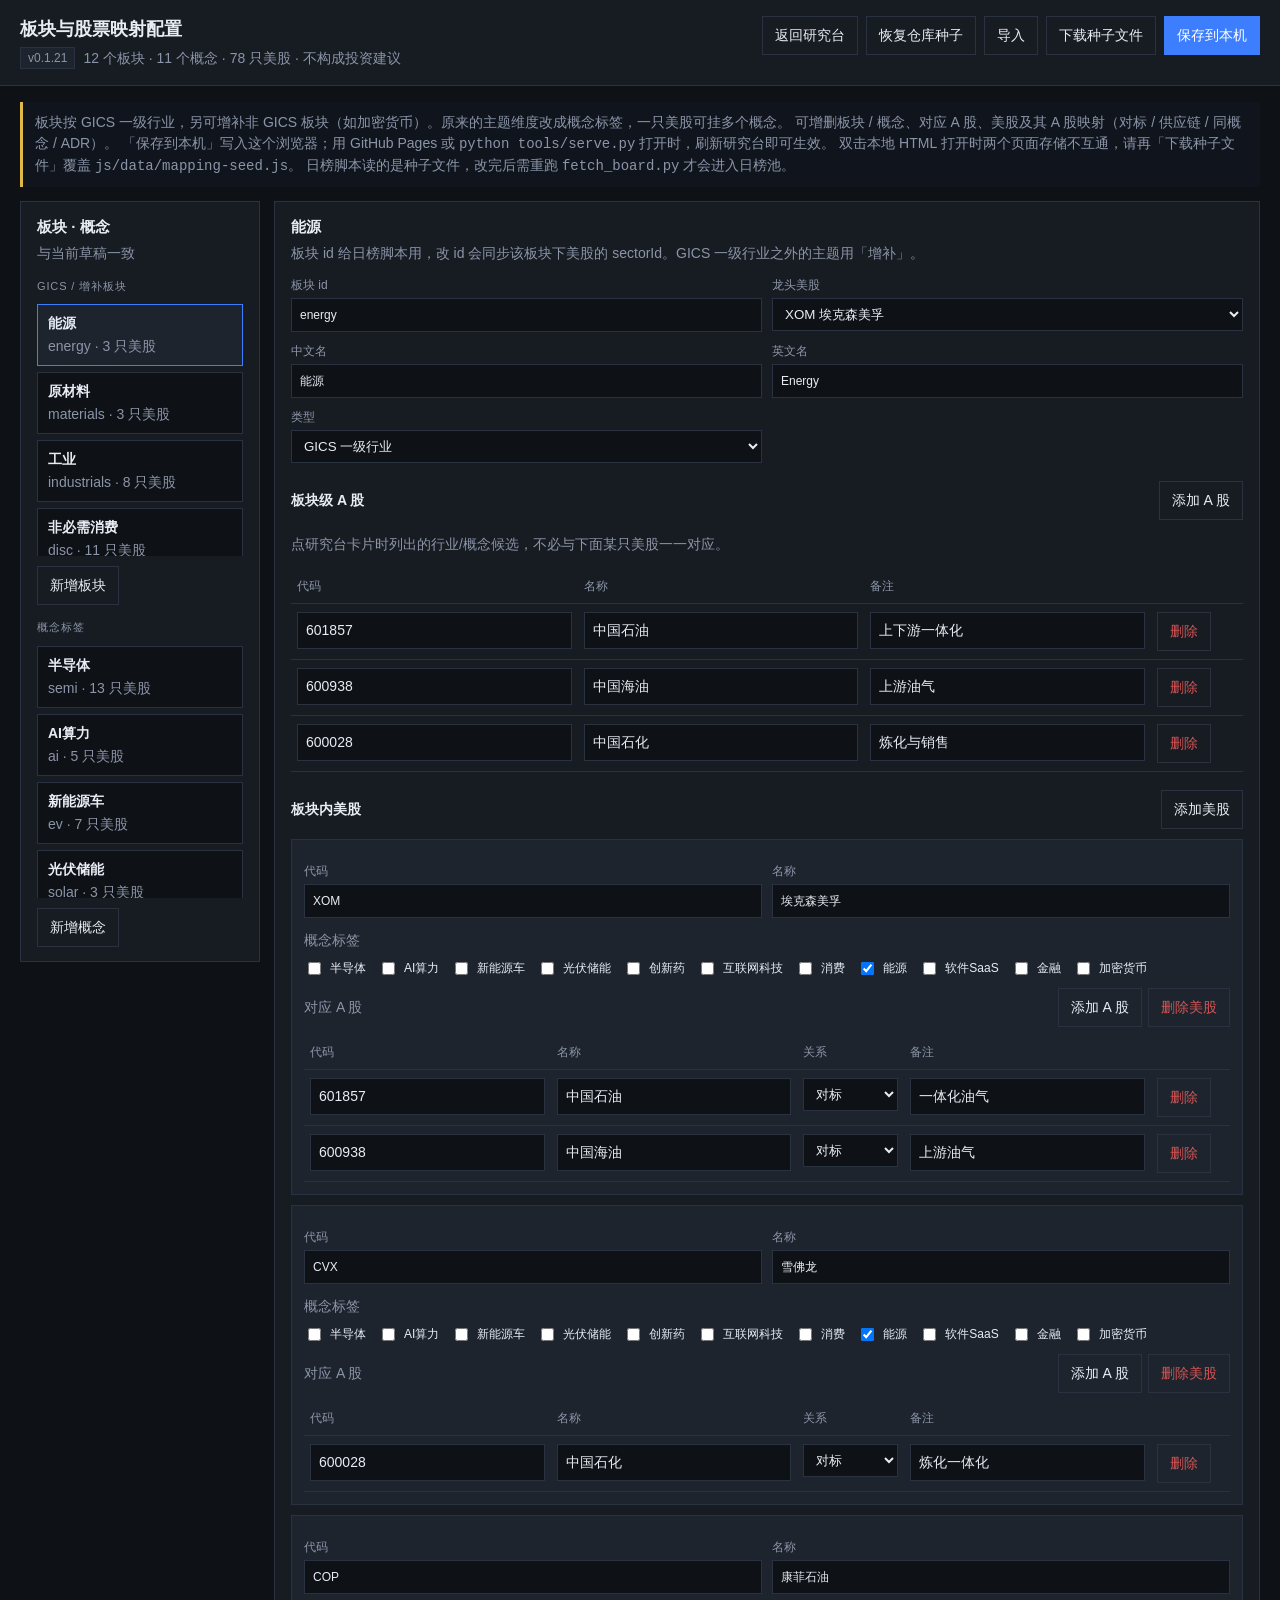
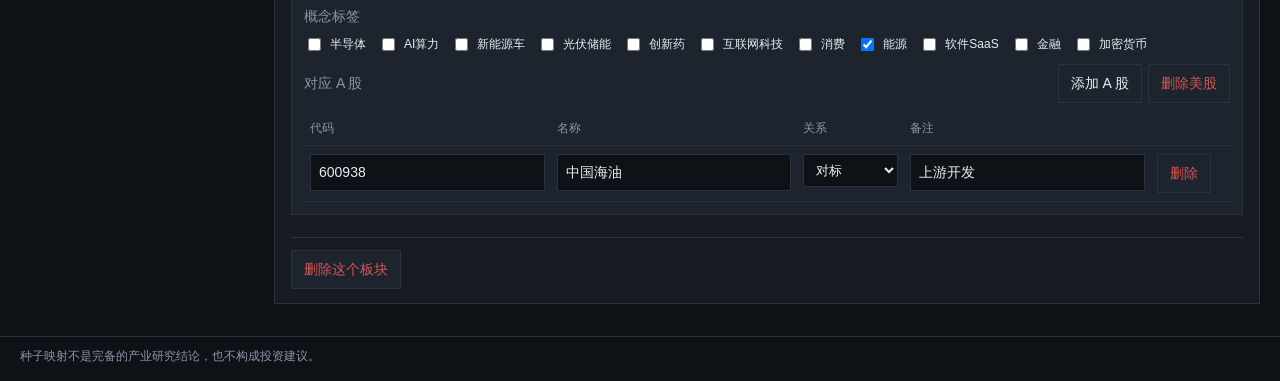
==== mapping.html @ 7b9c9018 "Split US heat into GICS sectors and concept tags. Keep crypto as an extra sector, rank both dimensio" ====
<!DOCTYPE html>
<html lang="zh-CN">
<head>
  <meta charset="UTF-8" />
  <meta name="viewport" content="width=device-width, initial-scale=1, viewport-fit=cover" />
  <meta name="theme-color" content="#171b22" />
  <title>映射配置 · A股筛选</title>
  <link rel="manifest" href="manifest.json" />
  <link rel="icon" href="icons/icon.svg" type="image/svg+xml" />
  <link rel="stylesheet" href="css/app.css" />
</head>
<body class="map-page">
  <header class="topbar">
    <div class="brand">
      <div class="brand-title">板块与股票映射配置</div>
      <div class="brand-meta">
        <span class="badge">v0.1.21</span>
        <span class="muted" id="map-status">种子映射，不构成投资建议</span>
      </div>
    </div>
    <div class="topbar-tools">
      <a class="btn ghost" href="index.html">返回研究台</a>
      <button type="button" class="btn ghost" data-action="restore-seed">恢复仓库种子</button>
      <button type="button" class="btn ghost" data-action="import-file">导入</button>
      <button type="button" class="btn ghost" data-action="download-seed">下载种子文件</button>
      <button type="button" class="btn primary" data-action="save-local">保存到本机</button>
    </div>
  </header>

  <div class="map-shell">
    <p class="map-hint">
      板块按 GICS 一级行业，另可增补非 GICS 板块（如加密货币）。原来的主题维度改成概念标签，一只美股可挂多个概念。
      可增删板块 / 概念、对应 A 股、美股及其 A 股映射（对标 / 供应链 / 同概念 / ADR）。
      「保存到本机」写入这个浏览器；用 GitHub Pages 或 <span class="mono">python tools/serve.py</span> 打开时，刷新研究台即可生效。
      双击本地 HTML 打开时两个页面存储不互通，请再「下载种子文件」覆盖 <span class="mono">js/data/mapping-seed.js</span>。
      日榜脚本读的是种子文件，改完后需重跑 <span class="mono">fetch_board.py</span> 才会进入日榜池。
    </p>

    <div class="map-layout">
      <aside class="panel map-side">
        <div class="panel-head">
          <h2>板块 · 概念</h2>
          <p class="muted" id="map-summary"></p>
        </div>
        <div class="map-side-label">GICS / 增补板块</div>
        <div id="map-sector-list" class="map-sector-list"></div>
        <button type="button" class="btn ghost map-add" data-action="add-sector">新增板块</button>
        <div class="map-side-label">概念标签</div>
        <div id="map-concept-list" class="map-sector-list"></div>
        <button type="button" class="btn ghost map-add" data-action="add-concept">新增概念</button>
      </aside>

      <section class="panel map-main" id="map-detail"></section>
    </div>
  </div>

  <input id="map-import" type="file" accept=".json,.js,application/json,text/javascript" hidden />
  <div id="toast-root" class="toast" hidden></div>

  <footer class="footer">
    种子映射不是完备的产业研究结论，也不构成投资建议。
  </footer>

  <script src="js/data/mapping-seed.js"></script>
  <script src="js/data/mapping.js"></script>
  <script src="js/mapping-editor.js"></script>
</body>
</html>
---- css/app.css ----
:root {
  --bg: #0e1116;
  --surface: #171b22;
  --surface-2: #1e242e;
  --border: #2a3140;
  --text: #e8edf5;
  --muted: #8b95a8;
  --up: #f0454c;
  --down: #2f9e5f;
  --accent: #3d7eff;
  --gold: #e0b84a;
  --brief: #3cb88a;
  --danger: #d45454;
  --news-bg: #10151d;
  --quote-bg: #0c1016;
}

* {
  box-sizing: border-box;
}

html, body {
  margin: 0;
  padding: 0;
  background: var(--bg);
  color: var(--text);
  font: 14px/1.5 "Segoe UI", "PingFang SC", "Microsoft YaHei", sans-serif;
  -webkit-text-size-adjust: 100%;
}

button, a, .chip, .sector-card, .stock-link {
  touch-action: manipulation;
}

button, input, textarea {
  font: inherit;
  color: inherit;
}

.sr-only {
  position: absolute;
  width: 1px;
  height: 1px;
  overflow: hidden;
  clip: rect(0, 0, 0, 0);
}

.muted { color: var(--muted); }
.up { color: var(--up); }
.down { color: var(--down); }
.mono { font-family: Consolas, "SF Mono", "Courier New", monospace; }

.topbar {
  display: flex;
  justify-content: space-between;
  gap: 24px;
  align-items: flex-start;
  padding: 16px 20px;
  border-bottom: 1px solid var(--border);
  background: var(--surface);
}

.brand-title {
  font-size: 18px;
  font-weight: 650;
}

.brand-meta {
  display: flex;
  gap: 8px;
  align-items: center;
  margin-top: 4px;
}

.badge {
  display: inline-block;
  padding: 1px 7px;
  border: 1px solid var(--border);
  background: var(--surface-2);
  font-size: 12px;
  color: var(--muted);
}

.topbar-tools {
  display: flex;
  flex-wrap: wrap;
  gap: 8px;
  align-items: flex-start;
}

.search-box {
  position: relative;
  max-width: 560px;
}

.search-results {
  margin-top: 12px;
  padding-top: 12px;
  border-top: 1px solid var(--border);
}

.search-box input,
#ticker-input,
textarea {
  width: 100%;
  background: var(--bg);
  border: 1px solid var(--border);
  padding: 8px 10px;
  outline: none;
}

.search-box input:focus,
#ticker-input:focus,
textarea:focus {
  border-color: var(--accent);
}

.search-dropdown {
  position: absolute;
  left: 0;
  right: 0;
  top: 40px;
  background: var(--surface);
  border: 1px solid var(--border);
  z-index: 20;
  max-height: 260px;
  overflow: auto;
}

.search-dropdown button {
  display: block;
  width: 100%;
  text-align: left;
  background: transparent;
  border: 0;
  border-bottom: 1px solid var(--border);
  padding: 8px 10px;
  cursor: pointer;
}

.search-dropdown button:hover {
  background: var(--surface-2);
}

.chip-row {
  display: flex;
  flex-wrap: wrap;
  gap: 6px;
  margin-top: 8px;
}

.chip {
  display: inline-flex;
  align-items: center;
  gap: 6px;
  padding: 3px 8px;
  border: 1px solid var(--border);
  background: var(--surface-2);
  cursor: pointer;
}

.chip.active {
  border-color: var(--accent);
  color: #fff;
}

.chip .x {
  border: 0;
  background: transparent;
  color: var(--muted);
  cursor: pointer;
  padding: 0;
}

.btn {
  border: 1px solid var(--border);
  background: var(--surface-2);
  padding: 8px 12px;
  cursor: pointer;
  white-space: nowrap;
}

.btn:hover { border-color: var(--muted); }

a.btn {
  display: inline-block;
  text-decoration: none;
  color: inherit;
}

.btn.primary {
  background: var(--accent);
  border-color: var(--accent);
  color: #fff;
}

.btn.ghost { background: transparent; }
.btn.danger { color: var(--danger); }

.workspace {
  display: grid;
  grid-template-columns: 280px 1fr;
  min-height: calc(100vh - 140px);
}

.sidebar {
  border-right: 1px solid var(--border);
  padding: 16px;
  background: var(--surface);
}

.main {
  padding: 16px 20px 32px;
  display: flex;
  flex-direction: column;
  gap: 14px;
}

.panel {
  background: var(--surface);
  border: 1px solid var(--border);
  padding: 14px 16px;
}

.panel-head h2 {
  margin: 0;
  font-size: 15px;
}

.panel-head p {
  margin: 4px 0 0;
}

.fold-toggle {
  display: none;
}

.date-bar {
  display: none;
}

.cal-backdrop {
  display: none;
}

.cal-nav {
  display: flex;
  align-items: center;
  justify-content: space-between;
  margin-bottom: 10px;
}

.cal-nav h2 {
  margin: 0;
  font-size: 15px;
}

.cal-quick {
  display: flex;
  gap: 6px;
  margin-bottom: 10px;
}

.cal-grid {
  width: 100%;
  border-collapse: collapse;
  table-layout: fixed;
}

.cal-grid th {
  color: var(--muted);
  font-weight: 500;
  padding: 4px 0;
  font-size: 12px;
}

.cal-grid td {
  text-align: center;
  padding: 2px;
}

.cal-grid button {
  width: 100%;
  min-height: 36px;
  background: transparent;
  border: 1px solid transparent;
  cursor: pointer;
  padding: 4px 0 6px;
}

.cal-grid button:hover { border-color: var(--border); }
.cal-grid button.selected { border-color: var(--accent); background: var(--surface-2); }
.cal-grid button.outside { color: #3d4656; }
.cal-grid button.weekend { color: var(--muted); }

.marks {
  display: flex;
  justify-content: center;
  gap: 3px;
  height: 6px;
}

.dot {
  display: inline-block;
  width: 6px;
  height: 6px;
  border-radius: 50%;
  background: var(--muted);
}

.dot.gold { background: var(--gold); }
.dot.brief { background: var(--brief); }
.dot.blue { background: var(--accent); }

.page-snapshot-banner {
  padding: 8px 20px;
  background: var(--surface-2);
  border-bottom: 1px solid var(--border);
  color: var(--muted);
  font-size: 12px;
}

.panel[hidden] {
  display: none;
}

.brief-lead {
  margin: 10px 0 12px;
  padding: 10px 12px;
  background: var(--news-bg);
  border-left: 3px solid var(--gold);
}

.brief-lead strong {
  display: block;
  margin-bottom: 4px;
}

.brief-stats {
  display: flex;
  flex-wrap: wrap;
  gap: 16px 28px;
  margin: 0 0 14px;
}

.brief-stat {
  min-width: 120px;
}

.brief-stat .v {
  display: block;
  font-size: 20px;
  font-weight: 650;
  font-family: Consolas, "SF Mono", monospace;
  line-height: 1.2;
}

.brief-stat .k {
  color: var(--muted);
  font-size: 12px;
}

.brief-top3 {
  display: grid;
  grid-template-columns: repeat(3, 1fr);
  gap: 10px;
  margin: 10px 0 14px;
}

.brief-card {
  border: 1px solid var(--border);
  background: var(--surface-2);
  padding: 10px 12px;
}

.brief-card h3 {
  margin: 0 0 6px;
  font-size: 14px;
  display: flex;
  justify-content: space-between;
  gap: 8px;
}

.brief-card ul {
  margin: 8px 0 0;
  padding-left: 18px;
  color: var(--muted);
  font-size: 12px;
}

.brief-links {
  display: flex;
  flex-wrap: wrap;
  align-items: center;
  gap: 12px;
  margin-top: 12px;
}

.brief-links a {
  color: var(--accent);
}

.date-head .btn {
  flex-shrink: 0;
}

html.brief-doc-open,
html.brief-doc-open body {
  overflow: hidden;
}

.brief-doc-shell {
  position: fixed;
  inset: 0;
  z-index: 45;
  display: flex;
  flex-direction: column;
  background: var(--bg);
}

.brief-doc-bar {
  flex-shrink: 0;
  display: flex;
  justify-content: space-between;
  align-items: center;
  gap: 12px;
  padding: 10px 20px;
  padding-top: calc(10px + env(safe-area-inset-top, 0px));
  border-bottom: 1px solid var(--border);
  background: var(--surface);
}

.brief-doc-bar strong {
  font-size: 14px;
  font-weight: 650;
}

.brief-doc-scroll {
  flex: 1;
  overflow: auto;
  -webkit-overflow-scrolling: touch;
}

.brief-doc {
  width: min(800px, 100%);
  margin: 0 auto;
  padding: 32px 24px 72px;
  padding-bottom: calc(72px + env(safe-area-inset-bottom, 0px));
}

.brief-doc .kicker {
  margin: 0 0 8px;
  color: var(--gold);
  font-size: 12px;
  letter-spacing: 0.12em;
}

.brief-doc h1 {
  margin: 0 0 10px;
  font-size: 26px;
  font-weight: 650;
  line-height: 1.35;
}

.brief-doc-meta {
  margin: 0 0 16px;
  color: var(--muted);
  font-size: 13px;
  line-height: 1.6;
}

.brief-doc .disclaimer {
  margin: 0 0 20px;
  padding: 8px 12px;
  border-left: 3px solid var(--border);
  color: var(--muted);
  font-size: 13px;
}

.brief-toc {
  display: flex;
  flex-wrap: wrap;
  gap: 6px 4px;
  margin: 0 0 28px;
  padding: 10px 0;
  border-top: 1px solid var(--border);
  border-bottom: 1px solid var(--border);
}

.brief-toc button {
  background: transparent;
  border: 0;
  padding: 4px 8px;
  color: var(--accent);
  cursor: pointer;
  font-size: 13px;
}

.brief-toc button:hover {
  color: #fff;
}

.brief-doc h2 {
  margin: 32px 0 12px;
  padding-bottom: 8px;
  border-bottom: 1px solid var(--border);
  font-size: 17px;
  font-weight: 650;
}

.brief-doc section:first-of-type h2 {
  margin-top: 0;
}

.brief-doc .lead {
  margin: 0 0 16px;
  font-size: 15px;
  line-height: 1.75;
}

.brief-doc .brief-stats {
  display: grid;
  grid-template-columns: repeat(4, minmax(0, 1fr));
  gap: 12px 16px;
  margin: 0 0 8px;
  padding: 16px 18px;
  background: var(--surface);
  border: 1px solid var(--border);
}

.brief-doc .top3-block {
  margin: 0 0 12px;
  padding: 14px 16px;
  background: var(--surface);
  border: 1px solid var(--border);
}

.brief-doc .top3-block h3 {
  display: flex;
  justify-content: space-between;
  align-items: baseline;
  gap: 12px;
  margin: 0 0 8px;
  font-size: 15px;
}

.brief-doc .top3-block p {
  margin: 0 0 8px;
  color: var(--muted);
  line-height: 1.65;
}

.brief-doc .top3-block ul {
  margin: 0;
  padding-left: 18px;
}

.brief-doc .top3-block li {
  margin: 0 0 4px;
  line-height: 1.6;
}

.brief-doc ol.logic {
  margin: 0;
  padding-left: 22px;
}

.brief-doc ol.logic li {
  margin: 0 0 14px;
  line-height: 1.7;
}

.brief-doc-end {
  margin-top: 36px;
  padding-top: 16px;
  border-top: 1px solid var(--border);
  color: var(--muted);
  font-size: 13px;
  line-height: 1.6;
}

.brief-doc-end a {
  color: var(--accent);
}

.table-wrap {
  overflow-x: auto;
  -webkit-overflow-scrolling: touch;
}

.cal-legend {
  display: flex;
  flex-direction: column;
  gap: 6px;
  margin-top: 12px;
  color: var(--muted);
  font-size: 12px;
}

.cal-legend span {
  display: flex;
  align-items: center;
  gap: 6px;
}

.date-head {
  display: flex;
  justify-content: space-between;
  gap: 12px;
  align-items: center;
  margin-bottom: 12px;
}

.date-head h2 {
  margin: 0;
  font-size: 16px;
}

.sector-grid {
  display: grid;
  grid-template-columns: repeat(3, 1fr);
  gap: 10px;
}

.sector-card {
  border: 1px solid var(--border);
  background: var(--surface-2);
  padding: 10px 12px;
  cursor: pointer;
  text-align: left;
  width: 100%;
}

.sector-card:hover,
.sector-card.active {
  border-color: var(--accent);
}

.sector-card .name {
  display: flex;
  justify-content: space-between;
  align-items: baseline;
  gap: 8px;
}

.sector-card .en {
  color: var(--muted);
  font-size: 12px;
}

.pct {
  font-family: Consolas, "SF Mono", monospace;
  font-weight: 650;
}

.stock-row {
  margin-top: 8px;
  padding: 8px 8px 8px 10px;
  border-top: 1px solid var(--border);
  background: rgba(0, 0, 0, 0.14);
}

.stock-row.role-leader {
  border-left: 3px solid var(--gold);
}

.stock-row.role-gainer {
  border-left: 3px solid var(--up);
}

.stock-row .label {
  display: inline-block;
  font-size: 11px;
  font-weight: 650;
  letter-spacing: 0.06em;
  padding: 1px 6px;
  border-radius: 2px;
}

.role-leader .label {
  color: #1a1406;
  background: var(--gold);
}

.role-gainer .label {
  color: #fff;
  background: var(--up);
}

.stock-row .line1 {
  display: flex;
  justify-content: space-between;
  gap: 8px;
  margin-top: 2px;
}

.tech-meta {
  font-size: 12px;
  color: var(--muted);
  margin-top: 4px;
}

.stock-link {
  background: none;
  border: 0;
  padding: 0;
  color: var(--text);
  cursor: pointer;
  font-family: Consolas, "SF Mono", monospace;
}

.stock-link:hover { color: var(--accent); }

.table {
  width: 100%;
  border-collapse: collapse;
}

.table th,
.table td {
  text-align: left;
  padding: 8px 6px;
  border-bottom: 1px solid var(--border);
  vertical-align: top;
}

.table th {
  color: var(--muted);
  font-weight: 500;
  font-size: 12px;
}

.rel {
  display: inline-block;
  padding: 1px 7px;
  border: 1px solid #4a5870;
  background: #243044;
  font-size: 12px;
  color: #d5def0;
}

.col-note {
  color: var(--muted);
  font-size: 12px;
  max-width: 220px;
}

.table th.sortable {
  padding: 0;
  white-space: nowrap;
}

.table th.sortable button {
  width: 100%;
  background: none;
  border: 0;
  padding: 8px 6px;
  color: inherit;
  cursor: pointer;
  text-align: right;
  white-space: nowrap;
}

.table th.sortable button:hover {
  color: var(--text);
}

.table th.sortable.is-sorted button {
  color: var(--text);
  font-weight: 650;
}

.table td.col-num,
.table th.col-num {
  text-align: right;
  white-space: nowrap;
  font-variant-numeric: tabular-nums;
}

.table td.col-num .up,
.table td.col-num .down {
  font-weight: 700;
  font-family: Consolas, "SF Mono", monospace;
}

.sector-news {
  margin-top: 10px;
  padding: 10px;
  background: var(--news-bg);
  border: 1px solid #3a465c;
  cursor: default;
}

.sector-news > .label {
  font-size: 12px;
  font-weight: 700;
  color: #f3c96a;
  letter-spacing: 0.08em;
  margin-bottom: 6px;
}

.news-list {
  list-style: none;
  margin: 6px 0 0;
  padding: 0;
}

.news-list li {
  margin: 0 0 8px;
  padding-bottom: 8px;
  border-bottom: 1px solid #2a3344;
}

.news-list li:last-child {
  margin-bottom: 0;
  padding-bottom: 0;
  border-bottom: 0;
}

.news-list a {
  color: #f4f8ff;
  font-weight: 600;
  text-decoration: none;
  line-height: 1.4;
}

.news-list a:hover {
  color: #8cb4ff;
  text-decoration: underline;
}

.news-meta {
  font-size: 12px;
  color: #9aa6bb;
  margin-top: 3px;
}

.news-empty {
  font-size: 12px;
  color: var(--muted);
  margin: 4px 0 0;
}

.news-group {
  margin-top: 8px;
  padding: 8px;
  background: rgba(255, 255, 255, 0.03);
  border: 1px solid #2d3648;
}

.news-group-label {
  display: flex;
  align-items: center;
  gap: 8px;
  font-size: 13px;
  font-weight: 650;
  color: #f0f4fc;
  margin-bottom: 4px;
}

.role-chip {
  display: inline-block;
  padding: 1px 6px;
  font-size: 11px;
  font-weight: 700;
  letter-spacing: 0.04em;
}

.role-chip.leader {
  background: var(--gold);
  color: #1a1406;
}

.role-chip.gainer {
  background: var(--up);
  color: #fff;
}

.role-chip.sector {
  background: var(--accent);
  color: #fff;
}

.tag {
  display: inline-block;
  padding: 0 6px;
  margin-left: 4px;
  font-size: 11px;
  border: 1px solid #4a5870;
  color: #c5d0e2;
}

.tag.tag-leader {
  border-color: var(--gold);
  color: var(--gold);
}

.tag.tag-gainer {
  border-color: var(--up);
  color: #ff8a8f;
}

.tag.tag-sector {
  border-color: var(--accent);
  color: #9cbcff;
}

.tag.tag-week {
  border-color: #5d6f55;
  color: #b7d0a8;
}

.mapped-news {
  margin-top: 16px;
  padding-top: 12px;
  border-top: 1px solid var(--border);
}

.mapped-news-title {
  margin: 0 0 10px;
  font-size: 13px;
  font-weight: 700;
  color: #f3c96a;
  letter-spacing: 0.06em;
}

.related-news {
  margin-top: 10px;
  padding: 10px 12px;
  background: var(--news-bg);
  border: 1px solid #3a465c;
  border-left: 3px solid var(--accent);
}

.related-news h3 {
  margin: 0 0 8px;
  padding-bottom: 6px;
  border-bottom: 1px solid #2a3344;
  font-size: 14px;
  color: #f4f8ff;
}

.analysis-form {
  display: flex;
  gap: 8px;
  margin: 12px 0 4px;
}

.analysis-form input { max-width: 280px; }

.analysis-cols {
  display: grid;
  grid-template-columns: 1fr 1fr;
  gap: 12px;
  margin-top: 10px;
}

.analysis-cols label {
  display: block;
  margin-bottom: 6px;
  color: var(--muted);
}

textarea {
  resize: vertical;
  min-height: 140px;
}

.hint {
  margin: 8px 0 0;
  padding: 8px 10px;
  border: 1px solid var(--gold);
  color: #e6d59a;
}

.shot-block { margin-top: 12px; }

.shot-head {
  display: flex;
  justify-content: space-between;
  align-items: center;
}

.shot-previews {
  display: flex;
  flex-wrap: wrap;
  gap: 8px;
  margin-top: 8px;
}

.shot-card {
  width: 160px;
  border: 1px solid var(--border);
  background: var(--bg);
}

.shot-previews .shot-card img {
  display: block;
  width: 100%;
  height: 90px;
  object-fit: cover;
}

.shot-card .cap {
  display: flex;
  justify-content: space-between;
  padding: 4px 6px;
  font-size: 12px;
}

.analysis-actions {
  display: flex;
  gap: 12px;
  align-items: center;
  margin-top: 12px;
}

.note-list {
  display: flex;
  flex-direction: column;
  gap: 8px;
}

.note-card {
  border: 1px solid var(--border);
  padding: 10px;
  background: var(--bg);
}

.note-card h3 {
  margin: 0 0 6px;
  font-size: 14px;
}

.mapped-list {
  margin: 8px 0;
}

.mapped-label {
  font-size: 12px;
  color: var(--muted);
}

.mapped-list ul {
  margin: 4px 0 0;
  padding-left: 18px;
}

.mapped-list li {
  margin: 2px 0;
}

.note-shots {
  display: flex;
  gap: 10px;
  flex-wrap: wrap;
  margin-top: 10px;
}

.note-shot {
  width: 280px;
  cursor: zoom-in;
}

.note-shot img {
  display: block;
  width: 100%;
  height: 168px;
  object-fit: contain;
  background: var(--surface-2);
}

.note-shot figcaption {
  padding: 4px 6px;
  font-size: 12px;
  color: var(--muted);
}

.empty {
  color: var(--muted);
  margin: 0;
}

.modal-backdrop {
  position: fixed;
  inset: 0;
  background: rgba(0, 0, 0, 0.55);
  display: flex;
  align-items: center;
  justify-content: center;
  z-index: 40;
  padding: 20px;
}

.modal {
  width: min(720px, 100%);
  max-height: 80vh;
  overflow: auto;
  background: var(--surface);
  border: 1px solid var(--border);
  padding: 18px 20px;
}

.modal h2 { margin: 0 0 8px; font-size: 16px; }
.modal h3 { margin: 16px 0 6px; font-size: 14px; }
.modal p, .modal li { color: var(--muted); }

.lightbox {
  width: min(960px, 100%);
  max-height: 90vh;
  overflow: auto;
  background: var(--surface);
  border: 1px solid var(--border);
  padding: 12px;
}

.lightbox img {
  display: block;
  max-width: 100%;
  max-height: 75vh;
  margin: 0 auto;
  background: var(--bg);
}

.lightbox p {
  color: var(--muted);
  margin: 8px 0;
}

.toast {
  position: fixed;
  right: 16px;
  bottom: 16px;
  background: var(--surface-2);
  border: 1px solid var(--accent);
  padding: 10px 14px;
  z-index: 50;
}

.footer {
  padding: 10px 20px 16px;
  color: var(--muted);
  font-size: 12px;
  border-top: 1px solid var(--border);
}

@media (max-width: 980px) {
  .topbar {
    flex-direction: column;
    padding: 12px 14px;
    padding-top: calc(12px + env(safe-area-inset-top, 0px));
  }

  .brand-title { font-size: 16px; }

  .date-bar {
    display: flex;
    align-items: center;
    justify-content: space-between;
    gap: 10px;
    position: sticky;
    top: 0;
    z-index: 28;
    padding: 8px 14px;
    background: var(--surface);
    border-bottom: 1px solid var(--border);
  }

  .date-bar-main {
    display: flex;
    flex-direction: column;
    min-width: 0;
  }

  .date-bar-main strong {
    font-size: 16px;
    font-variant-numeric: tabular-nums;
  }

  .date-bar-actions {
    display: flex;
    flex-shrink: 0;
    flex-wrap: wrap;
    justify-content: flex-end;
    gap: 6px;
  }

  .cal-backdrop.is-open {
    display: block;
    position: fixed;
    left: 0;
    right: 0;
    top: var(--date-bar-h, 56px);
    bottom: 0;
    background: rgba(0, 0, 0, 0.5);
    z-index: 30;
  }

  html.cal-open {
    overflow: hidden;
  }

  .workspace {
    display: flex;
    flex-direction: column;
    min-height: 0;
  }

  .sidebar {
    display: none;
    border-right: 0;
    border-bottom: 1px solid var(--border);
  }

  .sidebar.is-open {
    display: block;
    position: fixed;
    left: 0;
    right: 0;
    top: var(--date-bar-h, 56px);
    z-index: 31;
    max-height: min(72vh, 560px);
    overflow: auto;
    -webkit-overflow-scrolling: touch;
    box-shadow: 0 12px 28px rgba(0, 0, 0, 0.4);
  }

  .main {
    padding: 12px 12px 24px;
    min-width: 0;
  }

  .main .search-panel { order: 5; }
  .main #briefing-root { order: 1; }
  .main #board-root { order: 2; }
  .main #drilldown-root { order: 3; }
  .main .day-notes-panel { order: 4; }
  .main .analysis-panel { order: 6; }

  .fold-toggle { display: inline-block; }

  .foldable .panel-head {
    display: flex;
    justify-content: space-between;
    align-items: flex-start;
    gap: 10px;
  }

  .foldable .fold-head-text { min-width: 0; flex: 1; }

  .foldable:not(.is-open) > *:not(.panel-head) {
    display: none;
  }

  .sector-grid,
  .analysis-cols,
  .brief-top3 {
    grid-template-columns: 1fr;
  }

  .search-box { max-width: none; }

  .date-head {
    flex-direction: column;
    align-items: flex-start;
  }

  .analysis-form {
    flex-wrap: wrap;
  }

  .analysis-form input { max-width: none; }

  .btn, .chip, .search-dropdown button {
    min-height: 44px;
  }

  .cal-grid button { min-height: 44px; }

  .cal-quick {
    flex-wrap: wrap;
  }

  .cal-legend {
    flex-direction: row;
    flex-wrap: wrap;
    gap: 10px 14px;
  }

  .note-shot { width: 100%; max-width: none; }

  .note-shot img { height: auto; max-height: 220px; }

  .modal, .lightbox {
    width: 100%;
    max-height: calc(100vh - 24px);
    max-height: calc(100dvh - 24px);
  }

  .modal-backdrop {
    padding: 12px;
    align-items: flex-end;
  }

  .brief-doc-bar {
    padding: 10px 14px;
    padding-top: calc(10px + env(safe-area-inset-top, 0px));
  }

  .brief-doc {
    padding: 20px 16px 56px;
    padding-bottom: calc(56px + env(safe-area-inset-bottom, 0px));
  }

  .brief-doc h1 {
    font-size: 22px;
  }

  .brief-doc .brief-stats {
    grid-template-columns: 1fr 1fr;
  }

  .brief-toc button {
    min-height: 44px;
  }

  .date-head .btn {
    align-self: stretch;
    text-align: center;
  }

  .toast {
    left: 12px;
    right: 12px;
    bottom: calc(12px + env(safe-area-inset-bottom, 0px));
  }

  .footer {
    padding: 10px 14px calc(16px + env(safe-area-inset-bottom, 0px));
  }

  input, textarea, select, .btn {
    font-size: 16px;
  }
}

@media (min-width: 721px) and (max-width: 980px) {
  .sector-grid {
    grid-template-columns: 1fr 1fr;
  }

  .sector-grid .sector-card:last-child:nth-child(odd) {
    grid-column: 1 / -1;
  }
}

@media (max-width: 720px) {
  .table-wrap {
    overflow: visible;
  }

  .table thead {
    display: none;
  }

  .table,
  .table tbody,
  .table tr,
  .table td {
    display: block;
    width: 100%;
  }

  .table tr {
    margin-bottom: 10px;
    padding: 10px;
    border: 1px solid var(--border);
    background: var(--bg);
  }

  .table td {
    display: flex;
    justify-content: space-between;
    align-items: flex-start;
    gap: 8px;
    padding: 4px 0;
    border-bottom: 0;
  }

  .table td[data-label]::before {
    content: attr(data-label);
    flex: 0 0 5.5em;
    color: var(--muted);
    font-size: 12px;
  }

  .table td[data-label=""] {
    justify-content: flex-end;
  }

  .table td[data-label=""]::before {
    content: none;
  }

  .table.quote-table thead {
    display: block;
  }

  .table.quote-table thead tr {
    display: flex;
    flex-wrap: wrap;
    gap: 6px;
    margin-bottom: 8px;
    padding: 0;
    border: 0;
    background: transparent;
  }

  .table.quote-table thead th {
    display: none;
    border: 0;
    padding: 0;
  }

  .table.quote-table thead th.sortable {
    display: block;
  }

  .table.quote-table thead th.sortable button {
    padding: 4px 8px;
    border: 1px solid var(--border);
    background: var(--surface-2);
    font-size: 12px;
    text-align: center;
  }

  .table.quote-table thead th.sortable.is-sorted button {
    border-color: #4a5870;
    color: var(--text);
  }

  .table td.col-num {
    text-align: right;
  }

  .col-note {
    max-width: none;
  }

  .stock-row .line1 {
    flex-wrap: wrap;
  }
}

@media (display-mode: standalone) {
  .topbar {
    padding-top: calc(16px + env(safe-area-inset-top, 0px));
  }

  .brief-doc-bar {
    padding-top: calc(10px + env(safe-area-inset-top, 0px));
  }
}

.map-page .map-shell {
  padding: 16px 20px 32px;
  display: flex;
  flex-direction: column;
  gap: 14px;
}

.map-hint {
  margin: 0;
  padding: 10px 12px;
  background: var(--news-bg);
  border-left: 3px solid var(--gold);
  color: var(--muted);
}

.map-layout {
  display: grid;
  grid-template-columns: 240px 1fr;
  gap: 14px;
  align-items: start;
}

.map-side {
  position: sticky;
  top: 16px;
}

.map-sector-list {
  display: flex;
  flex-direction: column;
  gap: 6px;
  margin: 10px 0;
  max-height: 28vh;
  overflow: auto;
}

.map-sec-btn {
  display: flex;
  flex-direction: column;
  align-items: flex-start;
  gap: 2px;
  width: 100%;
  text-align: left;
  background: var(--bg);
  border: 1px solid var(--border);
  padding: 8px 10px;
  cursor: pointer;
}

.map-sec-btn:hover { border-color: var(--muted); }
.map-sec-btn.active {
  border-color: var(--accent);
  background: var(--surface-2);
}

.map-side-label {
  margin: 14px 0 4px;
  color: var(--muted);
  font-size: 11px;
  letter-spacing: 0.08em;
  text-transform: uppercase;
}

.map-side-label:first-of-type { margin-top: 0; }

.map-concept-checks {
  display: flex;
  flex-wrap: wrap;
  gap: 8px 12px;
  margin: 0 0 10px;
}

.map-check {
  display: flex;
  align-items: center;
  gap: 6px;
  font-size: 12px;
  color: var(--text);
}

.dim-toggle {
  display: flex;
  flex-shrink: 0;
  border: 1px solid var(--border);
  overflow: hidden;
}

.dim-toggle button {
  background: var(--surface-2);
  border: 0;
  border-right: 1px solid var(--border);
  color: var(--muted);
  padding: 6px 12px;
  cursor: pointer;
  font-size: 12px;
}

.dim-toggle button:last-child { border-right: 0; }

.dim-toggle button.active {
  background: var(--accent-dim, rgba(212, 175, 106, 0.18));
  color: var(--text);
  font-weight: 650;
}

.map-fields {
  display: grid;
  grid-template-columns: 1fr 1fr;
  gap: 10px;
  margin: 12px 0;
}

.map-fields label {
  display: flex;
  flex-direction: column;
  gap: 4px;
  color: var(--muted);
  font-size: 12px;
}

.map-fields input,
.map-fields select,
.map-table input,
.map-table select {
  width: 100%;
  background: var(--bg);
  border: 1px solid var(--border);
  padding: 7px 8px;
  color: var(--text);
}

.map-fields input:focus,
.map-fields select:focus,
.map-table input:focus,
.map-table select:focus {
  border-color: var(--accent);
  outline: none;
}

.map-block {
  margin-top: 18px;
}

.map-block h3 {
  margin: 0;
  font-size: 14px;
}

.map-block-head {
  display: flex;
  justify-content: space-between;
  align-items: center;
  gap: 8px;
  margin-bottom: 8px;
}

.map-inline {
  display: flex;
  flex-wrap: wrap;
  gap: 6px;
}

.map-us {
  border: 1px solid var(--border);
  background: var(--surface-2);
  padding: 10px 12px 12px;
  margin-top: 10px;
}

.map-table input,
.map-table select {
  min-width: 0;
}

.map-footer-actions {
  margin-top: 22px;
  padding-top: 12px;
  border-top: 1px solid var(--border);
}

@media (max-width: 980px) {
  .map-page .map-shell {
    padding: 12px 14px 24px;
  }

  .map-layout {
    grid-template-columns: 1fr;
  }

  .map-side {
    position: static;
  }

  .map-sector-list {
    max-height: 220px;
  }

  .map-fields {
    grid-template-columns: 1fr;
  }
}
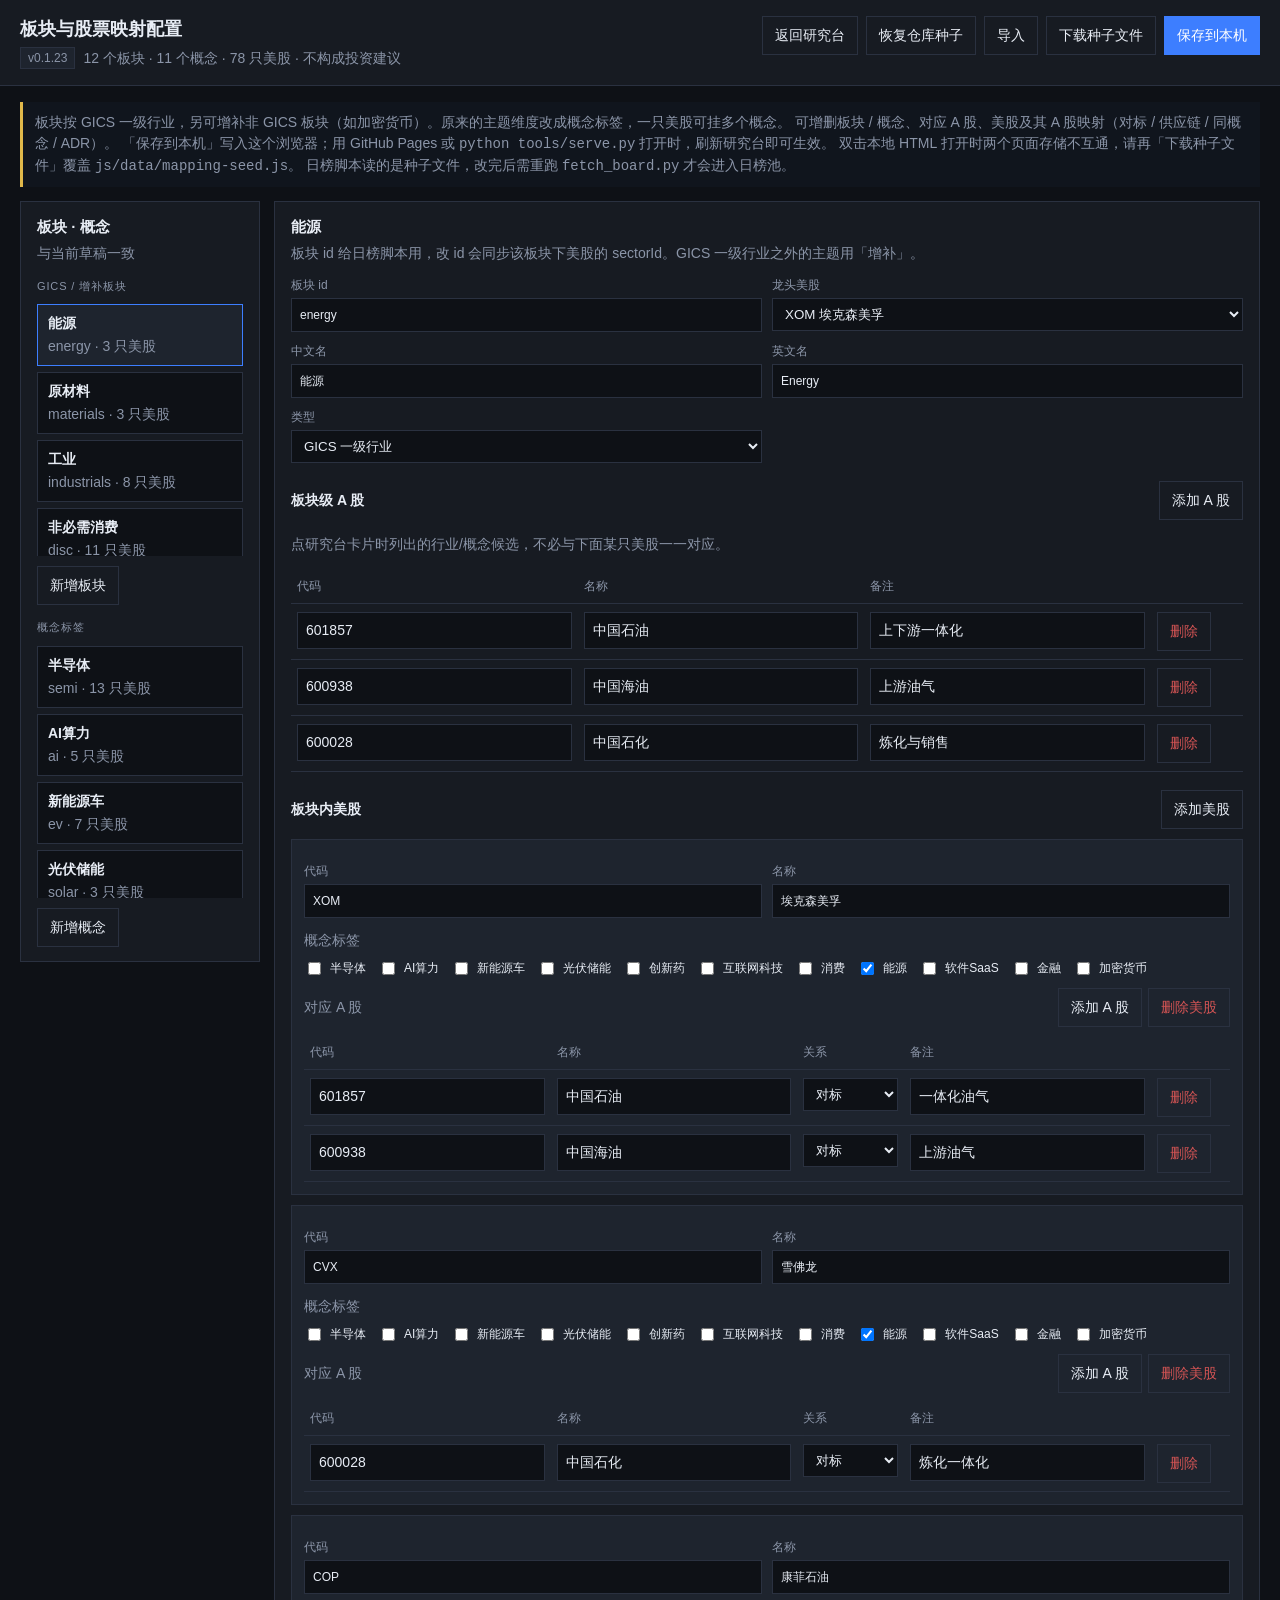
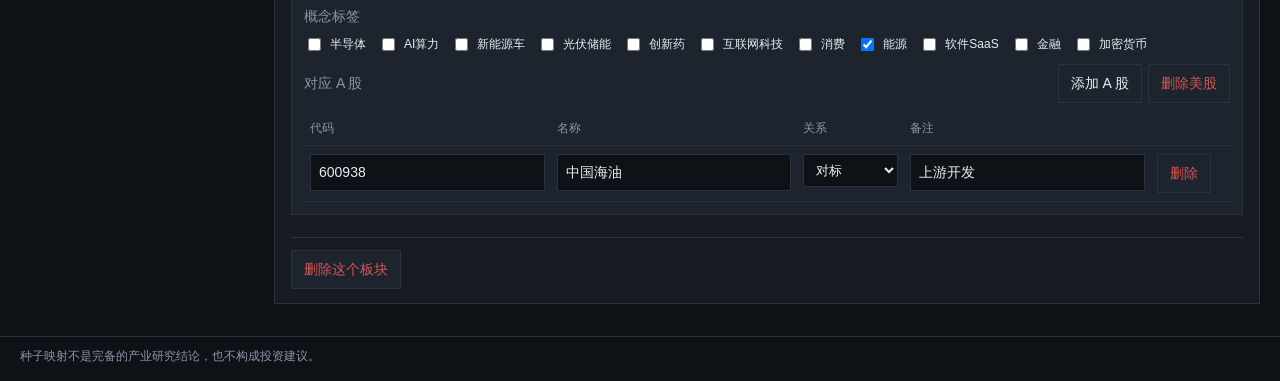
==== commit 3d82a685: "Merge main through 2026-09-03 and recompute the GICS and concept boards. The theme-sector overnight " ====
--- a/mapping.html
+++ b/mapping.html
@@ -14,7 +14,7 @@
     <div class="brand">
       <div class="brand-title">板块与股票映射配置</div>
       <div class="brand-meta">
-        <span class="badge">v0.1.21</span>
+        <span class="badge">v0.1.23</span>
         <span class="muted" id="map-status">种子映射，不构成投资建议</span>
       </div>
     </div>
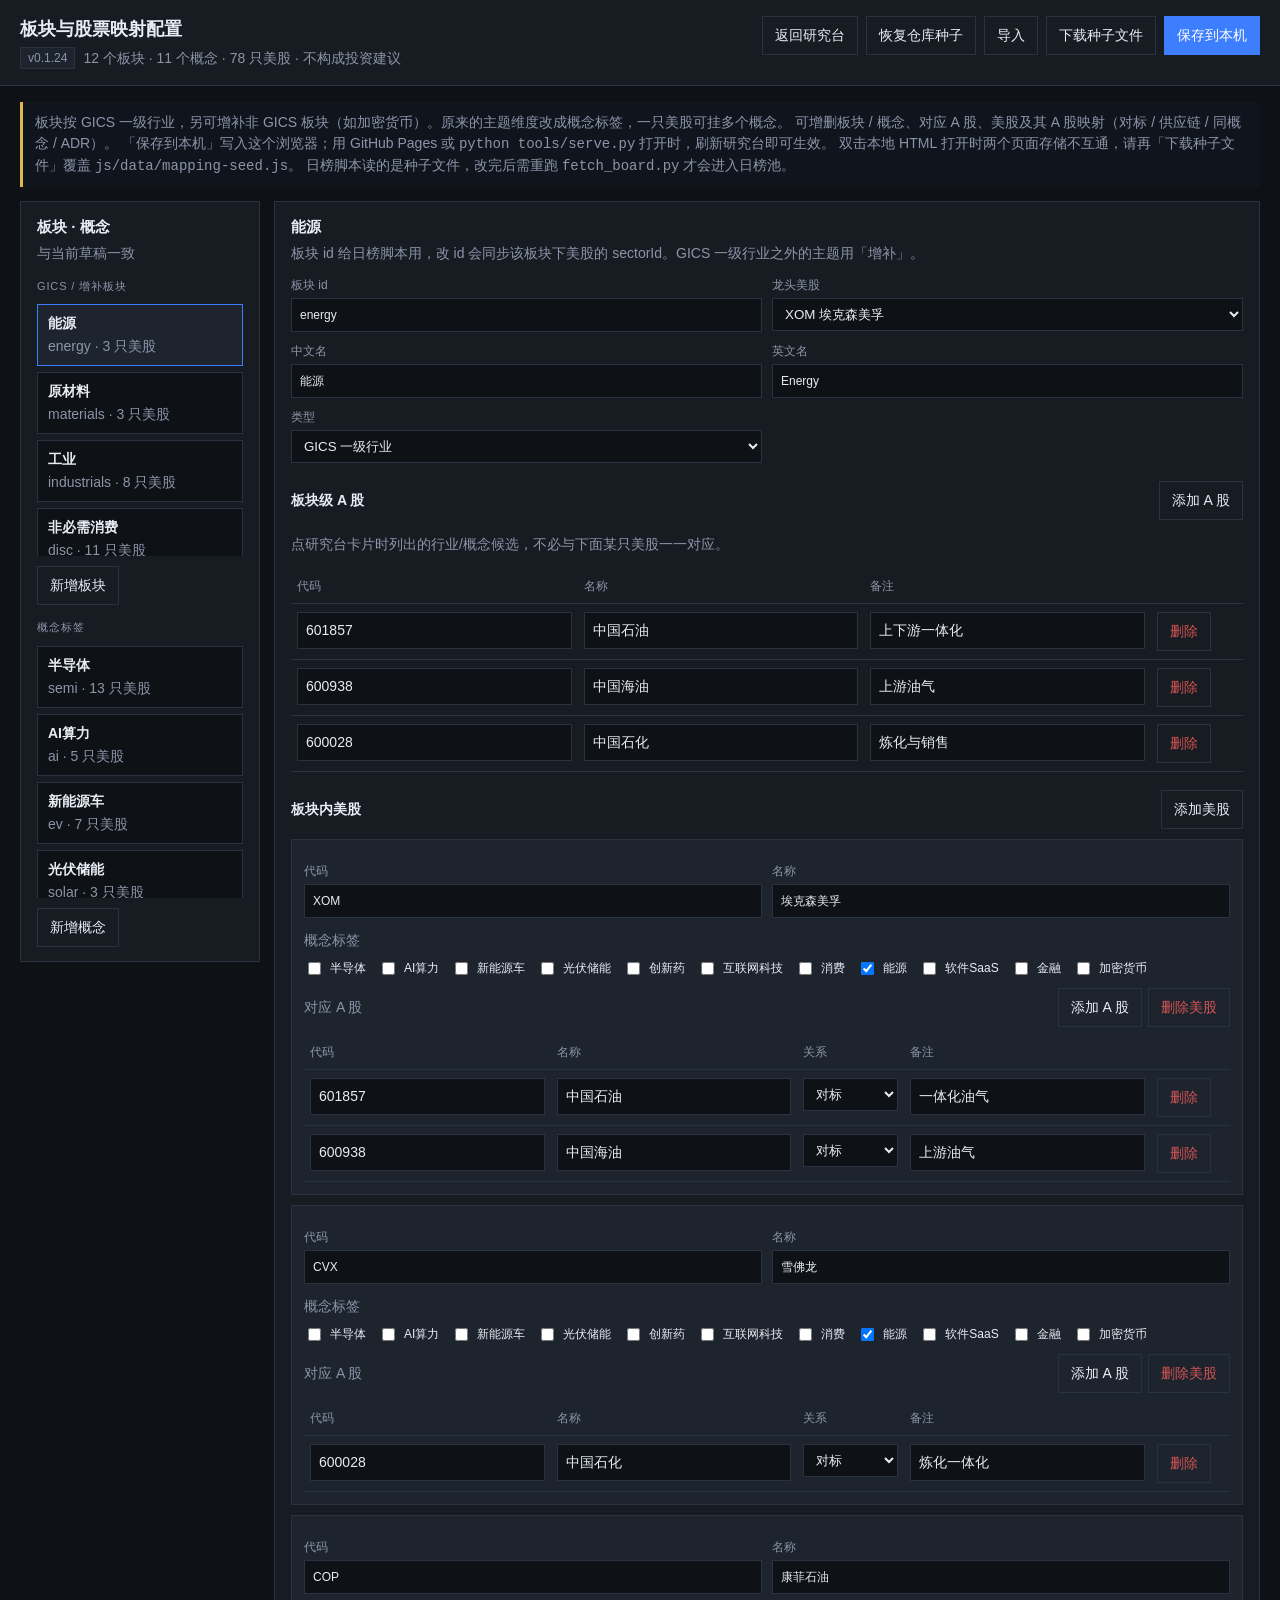
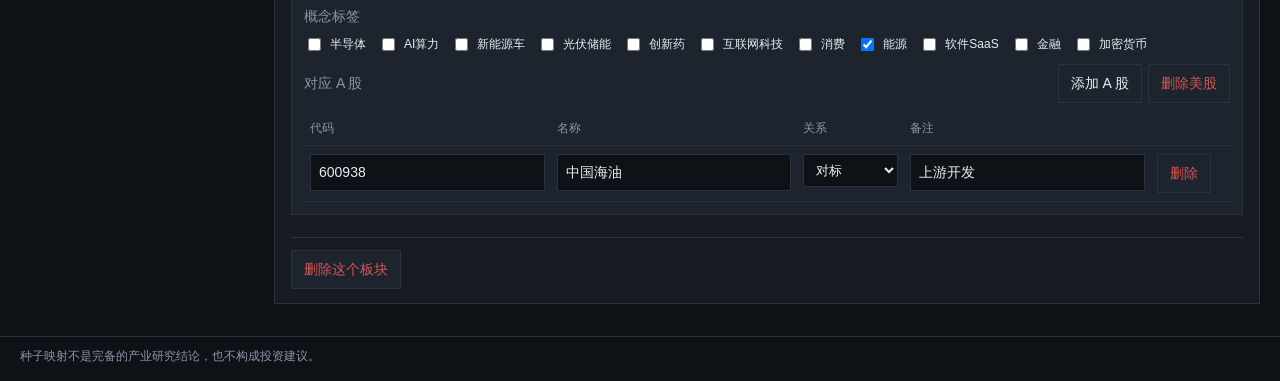
==== commit e4aa1997: "Add overnight boards and briefings through the 2026-09-25 close. Fill the sessions after 09-03, skip" ====
--- a/mapping.html
+++ b/mapping.html
@@ -14,7 +14,7 @@
     <div class="brand">
       <div class="brand-title">板块与股票映射配置</div>
       <div class="brand-meta">
-        <span class="badge">v0.1.23</span>
+        <span class="badge">v0.1.24</span>
         <span class="muted" id="map-status">种子映射，不构成投资建议</span>
       </div>
     </div>
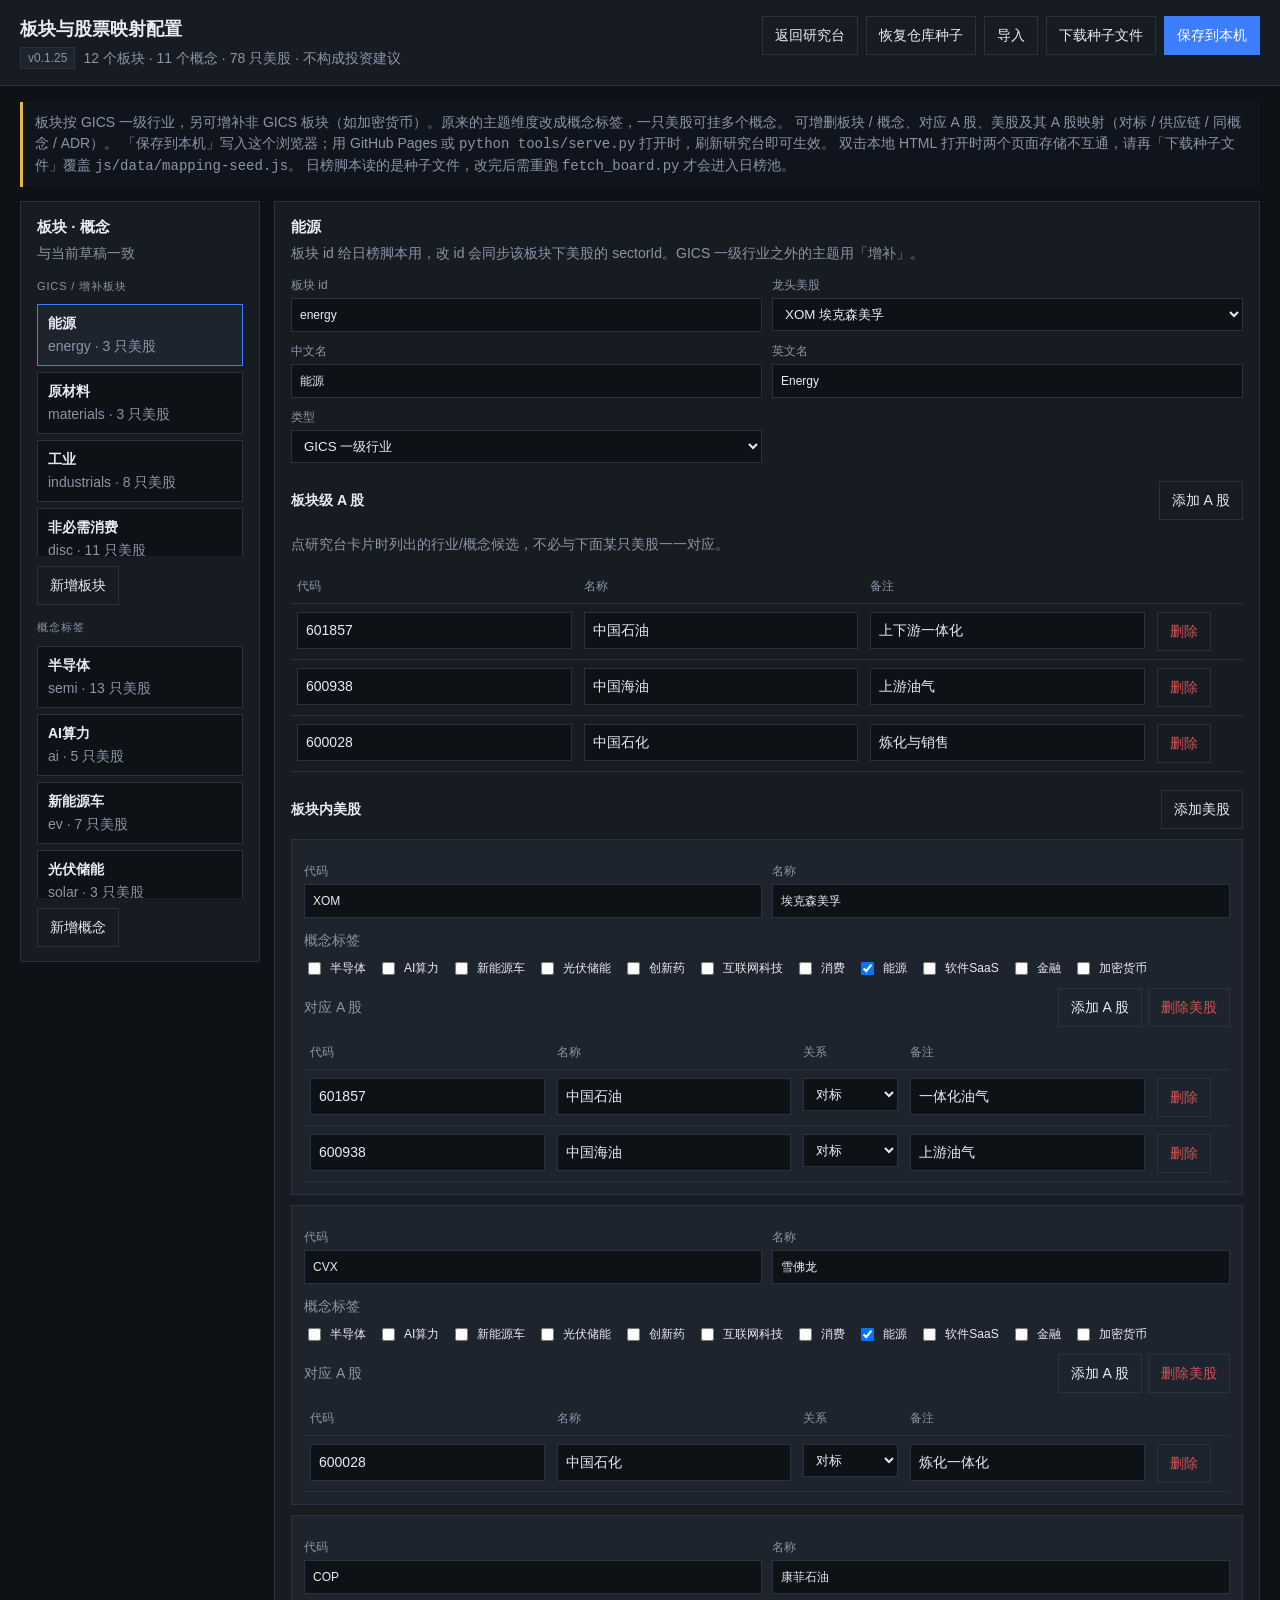
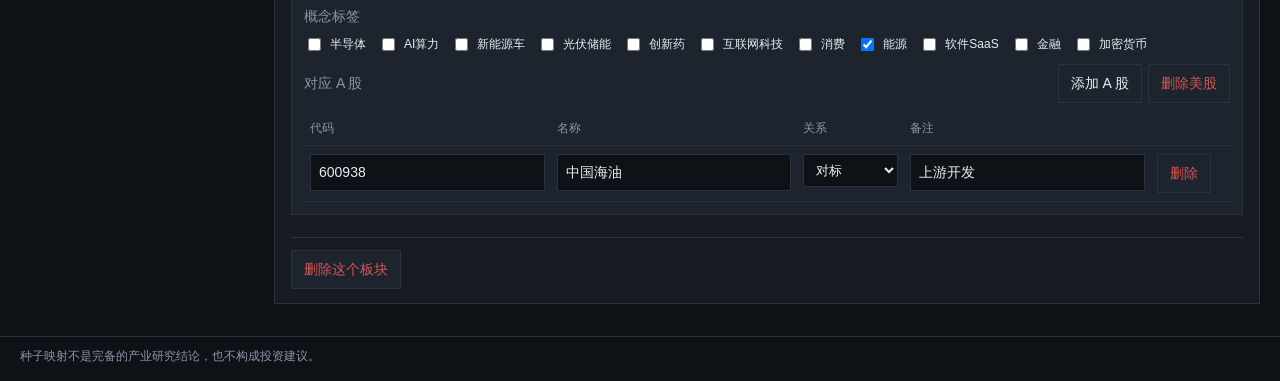
==== commit 5cbb2df9: "Open the date calendar on the month of the selected session. The month view was stuck on August, so " ====
--- a/mapping.html
+++ b/mapping.html
@@ -14,7 +14,7 @@
     <div class="brand">
       <div class="brand-title">板块与股票映射配置</div>
       <div class="brand-meta">
-        <span class="badge">v0.1.24</span>
+        <span class="badge">v0.1.25</span>
         <span class="muted" id="map-status">种子映射，不构成投资建议</span>
       </div>
     </div>
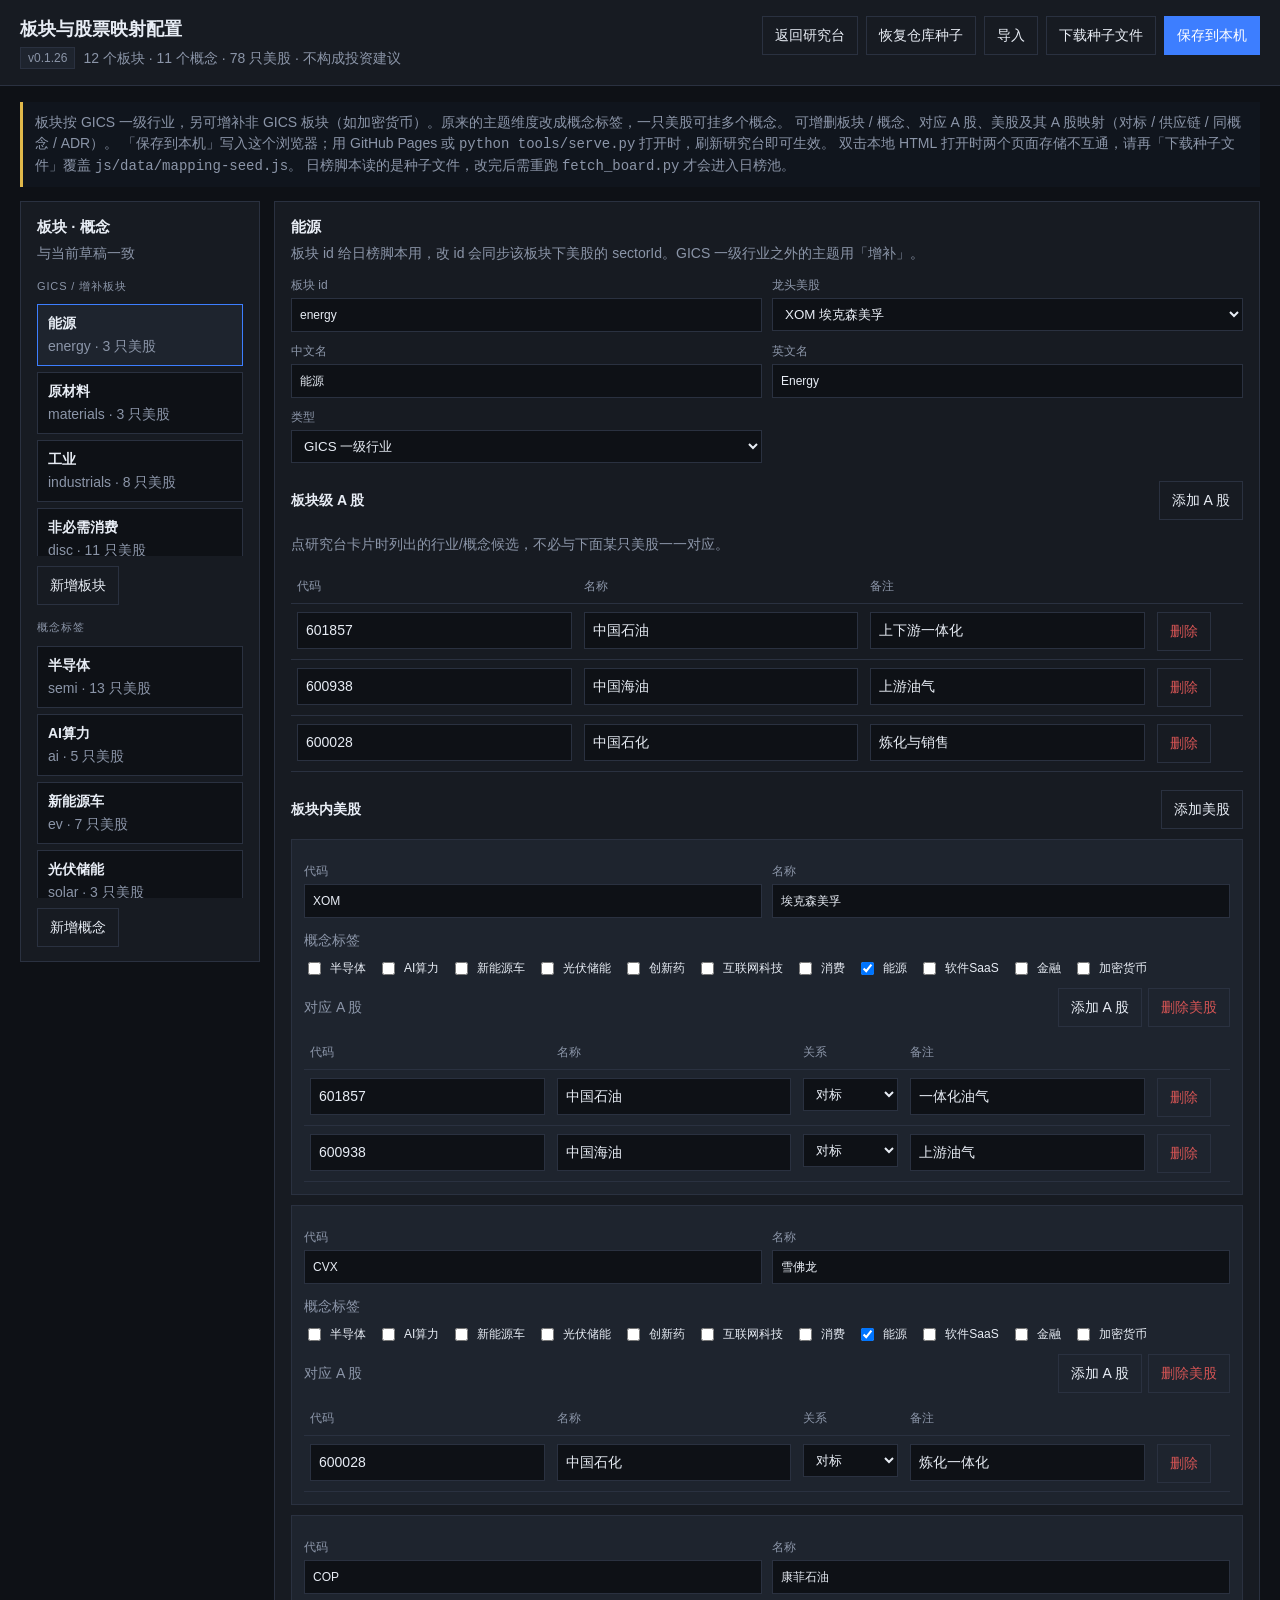
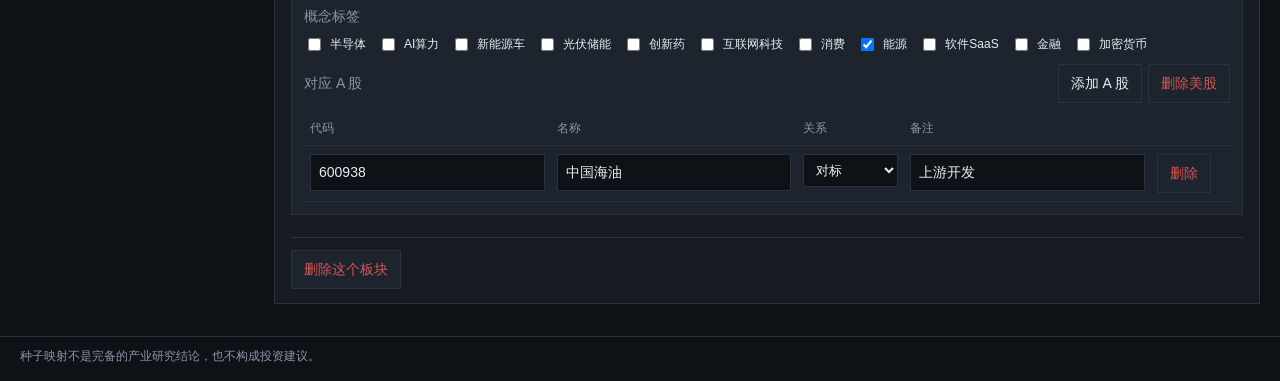
==== commit 7e7f69d1: "Let the industry/concept switch drive the briefing and refresh the 09-25 snapshot. The same control " ====
--- a/mapping.html
+++ b/mapping.html
@@ -14,7 +14,7 @@
     <div class="brand">
       <div class="brand-title">板块与股票映射配置</div>
       <div class="brand-meta">
-        <span class="badge">v0.1.25</span>
+        <span class="badge">v0.1.26</span>
         <span class="muted" id="map-status">种子映射，不构成投资建议</span>
       </div>
     </div>
--- a/css/app.css
+++ b/css/app.css
@@ -331,9 +331,16 @@
   border-left: 3px solid var(--gold);
 }
 
-.brief-lead strong {
-  display: block;
-  margin-bottom: 4px;
+.date-head-actions {
+  display: flex;
+  align-items: center;
+  gap: 8px;
+  flex-shrink: 0;
+}
+
+.brief-summary {
+  margin: 0 0 10px;
+  line-height: 1.55;
 }
 
 .brief-stats {
@@ -1324,6 +1331,11 @@
     min-height: 44px;
   }
 
+  .date-head-actions {
+    align-self: stretch;
+    justify-content: space-between;
+  }
+
   .date-head .btn {
     align-self: stretch;
     text-align: center;
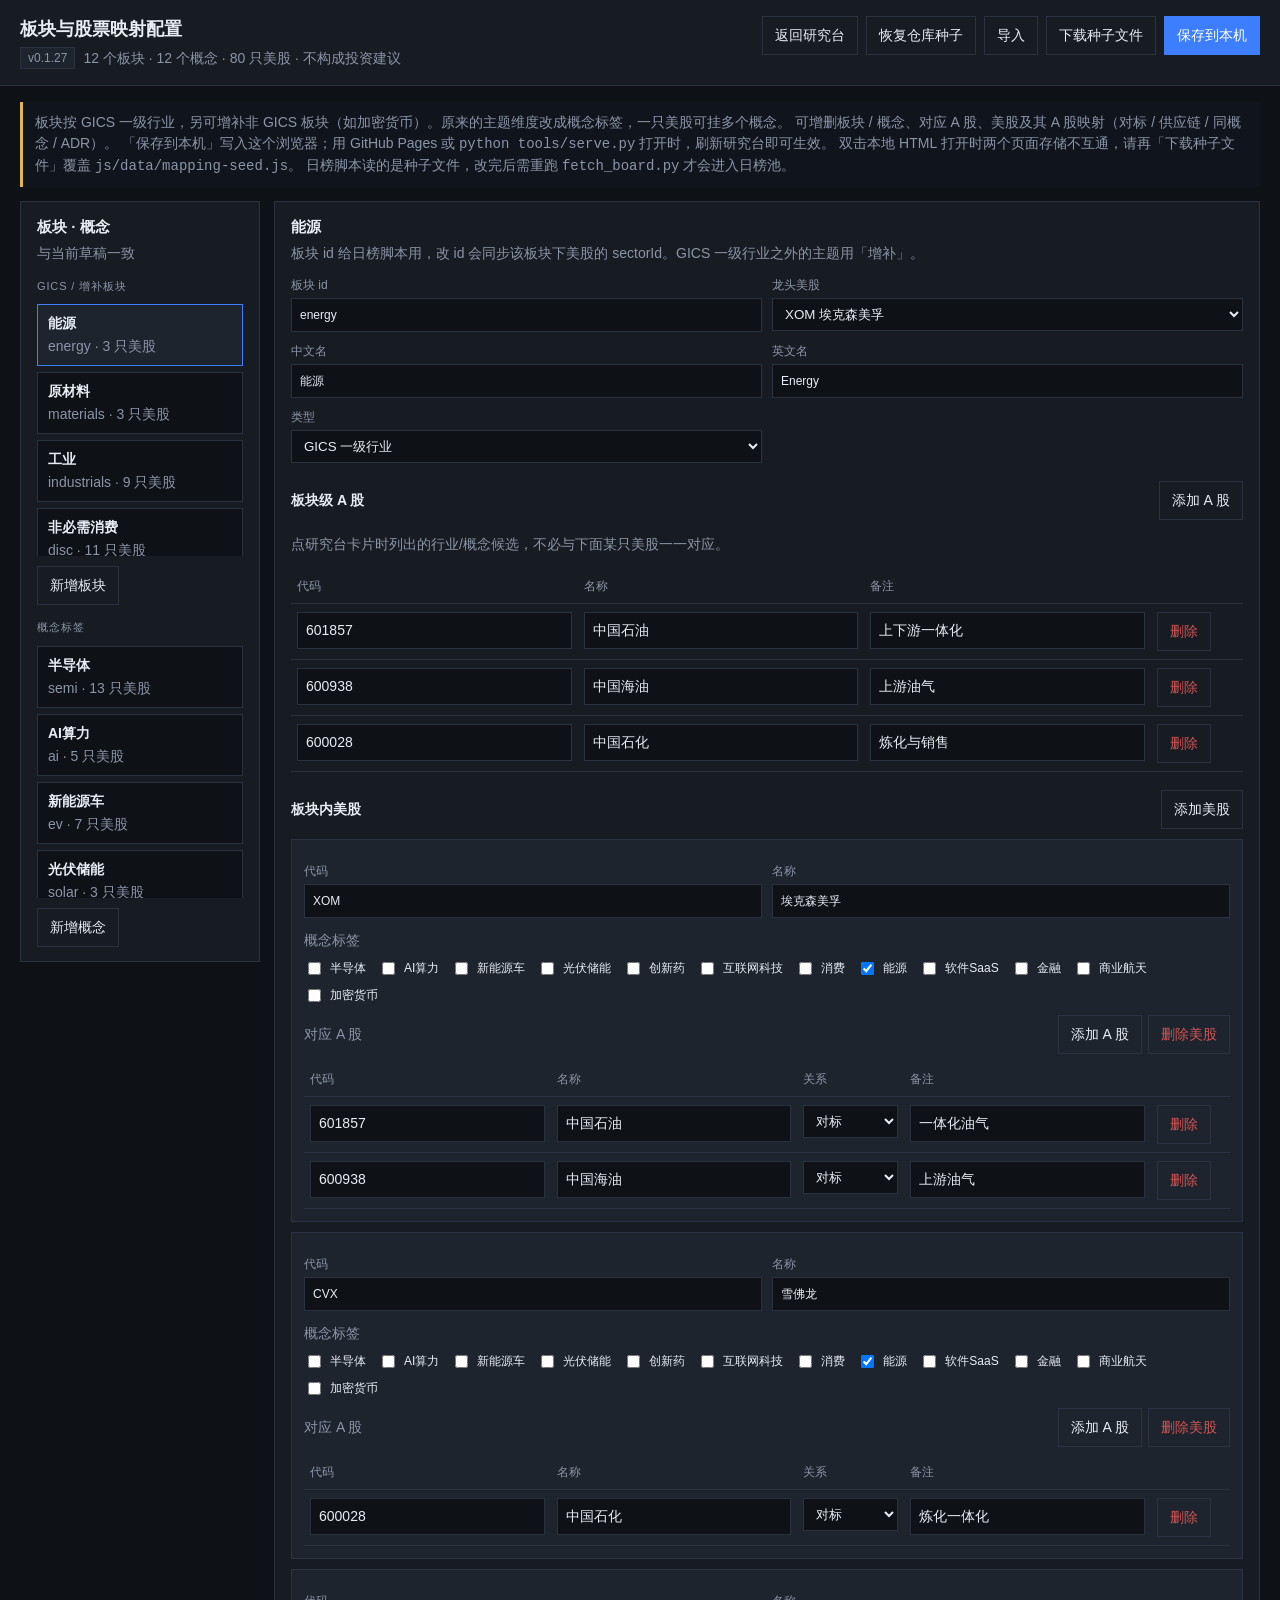
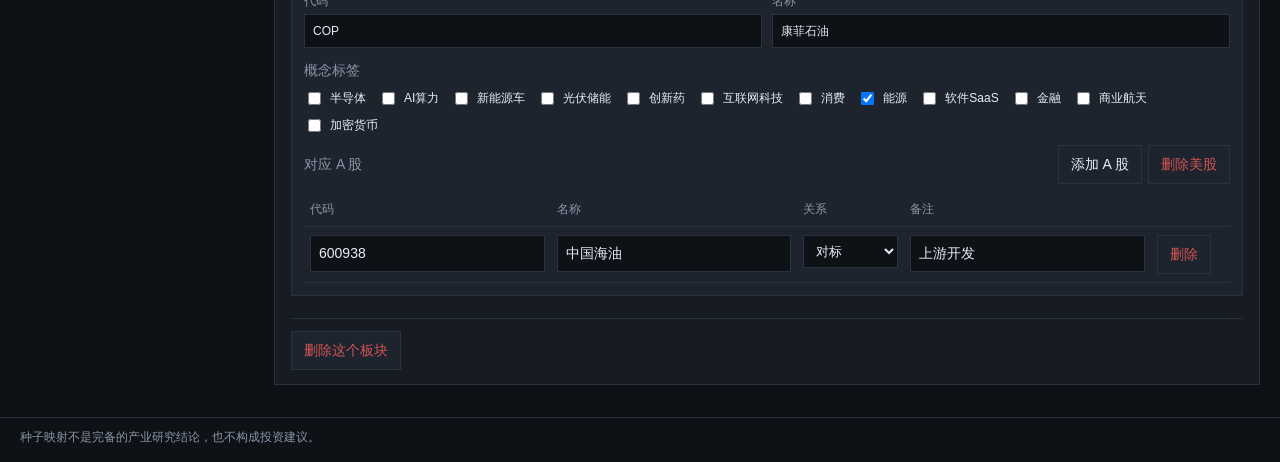
==== commit 8eff00c5: "Add a commercial-space concept and recompute the 2026-09-25 board. Co-authored-by: Cursor <cursorage" ====
--- a/mapping.html
+++ b/mapping.html
@@ -14,7 +14,7 @@
     <div class="brand">
       <div class="brand-title">板块与股票映射配置</div>
       <div class="brand-meta">
-        <span class="badge">v0.1.26</span>
+        <span class="badge">v0.1.27</span>
         <span class="muted" id="map-status">种子映射，不构成投资建议</span>
       </div>
     </div>
